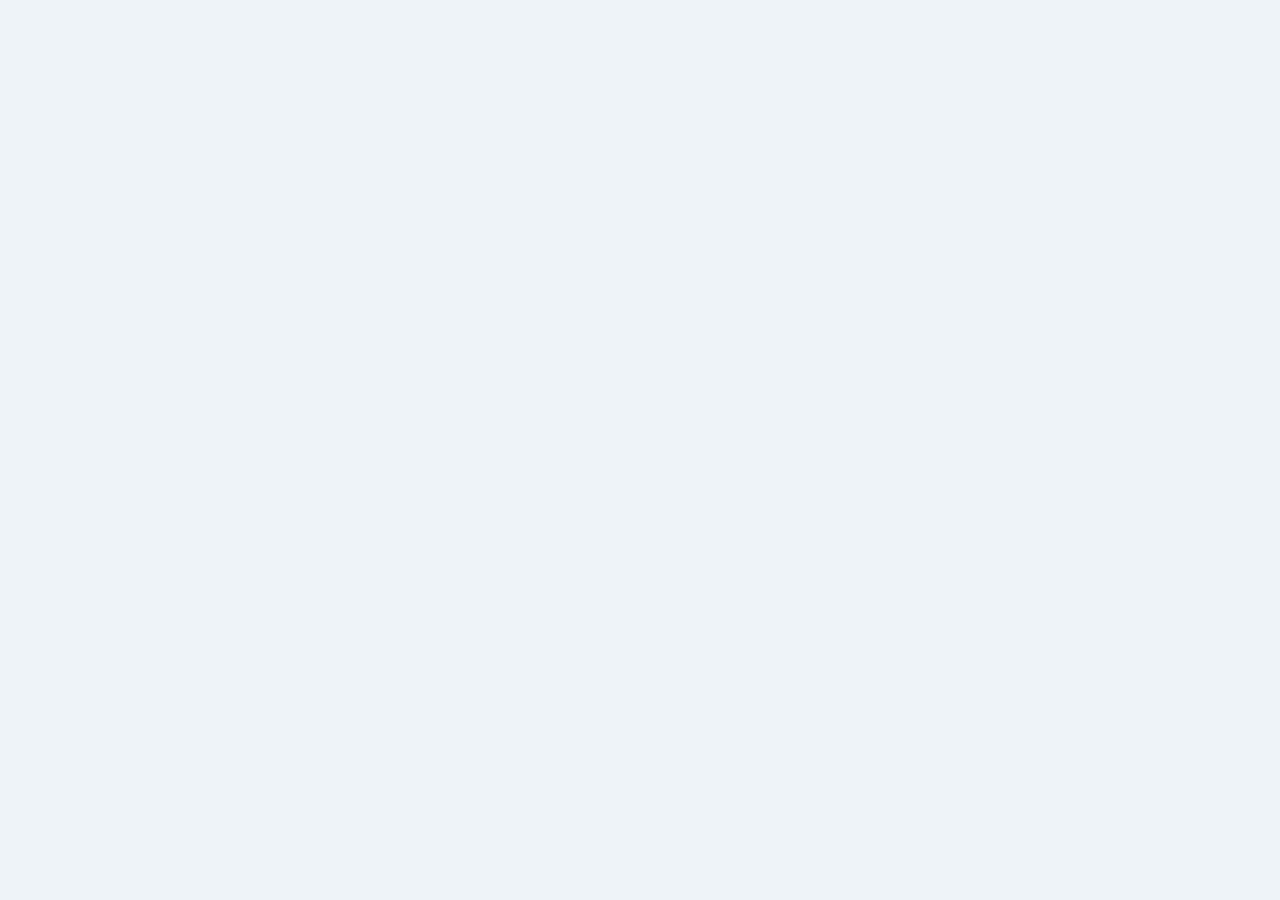
==== index.html @ 711e343e "Moved index.html into root directory, hence made changes of the path of styles.css file since they a" ====
<!DOCTYPE html>
<html lang="en">
<head>
<meta charset="utf-8">
<meta name="viewport" content="width=device-width, initial-scale=1, viewport-fit=cover">
<title>AZ-900 Practice Lab (Unofficial)</title>
<link rel="preconnect" href="https://fonts.googleapis.com">
<link href="https://fonts.googleapis.com/css2?family=Bricolage+Grotesque:wght@500;700;800&family=Literata:wght@400;600&display=swap" rel="stylesheet">
<link rel="stylesheet" href="az900-practice-lab/styles.css">
</head>
<body>
<canvas id="fx"></canvas>
<main id="app"></main>
<script src="questions.js"></script>
<script src="app.js"></script>
</body>
</html>
---- az900-practice-lab/styles.css ----
:root{--bg:#eef3f8;--surface:#fff;--ink:#14213d;--mute:#5a6785;--line:#d5deea;--accent:#2f5bff;--accent-ink:#fff;--ok:#0b8a5f;--okbg:#e2f6ee;--bad:#d1343b;--badbg:#fdeaea;--amber:#e8920c;
--head:"Bricolage Grotesque",system-ui,sans-serif;--body:"Literata",Georgia,serif;
box-sizing:border-box;padding-top:env(safe-area-inset-top,0px);padding-bottom:env(safe-area-inset-bottom,0px)}
@media (prefers-color-scheme:dark){:root:not([data-theme="light"]){--bg:#0f1729;--surface:#18233d;--ink:#e8eefc;--mute:#9aa8c7;--line:#2a3858;--accent:#7b97ff;--accent-ink:#0f1729;--ok:#4fd1a1;--okbg:#10382d;--bad:#ff7a80;--badbg:#3d1c20;--amber:#ffb84a}}
:root[data-theme="dark"]{--bg:#0f1729;--surface:#18233d;--ink:#e8eefc;--mute:#9aa8c7;--line:#2a3858;--accent:#7b97ff;--accent-ink:#0f1729;--ok:#4fd1a1;--okbg:#10382d;--bad:#ff7a80;--badbg:#3d1c20;--amber:#ffb84a}
*{box-sizing:border-box}html{scroll-padding-top:env(safe-area-inset-top,0px)}
body{margin:0;background:var(--bg);color:var(--ink);font:17px/1.6 var(--body);min-height:100vh}
main{max-width:720px;margin:0 auto;padding:28px 20px 60px}
h1,h2,h3,.h{font-family:var(--head);line-height:1.1;margin:0}
h1{font-size:clamp(2.2rem,7vw,3.4rem);font-weight:800;letter-spacing:-.02em}
.tag{display:inline-block;margin-top:14px;padding:4px 12px;border:1.5px dashed var(--amber);border-radius:99px;font:600 .8rem var(--head);color:var(--amber)}
.lead{color:var(--mute);max-width:56ch;margin:16px 0 28px}
button{font:inherit;cursor:pointer;color:inherit}
:focus-visible{outline:3px solid var(--accent);outline-offset:2px}
.primary{background:var(--accent);color:var(--accent-ink);border:0;border-radius:12px;padding:14px 22px;font:700 1rem var(--head)}
.primary:hover{filter:brightness(1.08)}.ghost{background:none;border:1.5px solid var(--line);border-radius:12px;padding:12px 18px;font:600 .95rem var(--head)}
.topics{display:grid;gap:12px;margin-top:26px}
.topic{display:grid;grid-template-columns:1fr auto;gap:4px 12px;text-align:left;background:var(--surface);border:1.5px solid var(--line);border-radius:14px;padding:16px 18px}
.topic:hover{border-color:var(--accent)}.topic b{font:700 1.1rem var(--head)}.topic small{color:var(--mute);grid-column:1}
.bar{grid-column:1/-1;height:8px;background:var(--line);border-radius:9px;overflow:hidden;margin-top:6px}
.bar i{display:block;height:100%;background:var(--ok);width:0;transition:width .8s cubic-bezier(.2,.8,.2,1)}
.badge{font:700 .85rem var(--head);color:var(--ok);align-self:center}
.top{display:flex;align-items:center;gap:14px;margin-bottom:22px}
.prog{flex:1;height:10px;background:var(--line);border-radius:9px;overflow:hidden}.prog i{display:block;height:100%;background:var(--accent);transition:width .4s}
.streak{font:800 1rem var(--head);color:var(--amber);min-width:84px;text-align:right;transition:transform .2s}.streak.pop{transform:scale(1.35)}
.qtopic{color:var(--mute);font:600 .9rem var(--head);margin-bottom:8px}
.q{font:700 clamp(1.3rem,4.5vw,1.7rem)/1.3 var(--head);margin-bottom:20px}
.opts{display:grid;gap:10px}
.opt{display:flex;gap:12px;text-align:left;background:var(--surface);border:1.5px solid var(--line);border-radius:12px;padding:14px 16px;transition:border-color .15s,transform .15s}
.opt:not(:disabled):hover{border-color:var(--accent);transform:translateX(3px)}
.opt kbd{font:700 .85rem var(--head);width:26px;height:26px;border-radius:8px;background:var(--bg);display:grid;place-items:center;flex:none;color:var(--mute)}
.opt.ok{border-color:var(--ok);background:var(--okbg)}.opt.bad{border-color:var(--bad);background:var(--badbg);animation:shake .35s}
.opt:disabled{cursor:default;color:inherit}
@keyframes shake{25%{transform:translateX(-7px)}75%{transform:translateX(7px)}}
.fb{margin-top:18px;padding:16px 18px;border-radius:12px;border-left:5px solid;animation:rise .35s}
.fb.ok{background:var(--okbg);border-color:var(--ok)}.fb.bad{background:var(--badbg);border-color:var(--bad)}
.fb h3{font-size:1.15rem;margin-bottom:6px}.fb p{margin:6px 0}
@keyframes rise{from{opacity:0;transform:translateY(8px)}}
.next{margin-top:18px}
.ring{width:170px;height:170px;position:relative;margin:10px 0 18px}
.ring svg{transform:rotate(-90deg)}.ring circle{fill:none;stroke-width:12;stroke-linecap:round}
.ring .n{position:absolute;inset:0;display:grid;place-items:center;font:800 2.6rem var(--head)}
.row{display:flex;gap:10px;flex-wrap:wrap;margin-top:18px}
.bd{display:grid;gap:8px;margin-top:14px}.bd div{display:flex;justify-content:space-between;border-bottom:1px solid var(--line);padding:6px 0}
canvas{position:fixed;inset:0;pointer-events:none;z-index:9}
footer{margin-top:40px;color:var(--mute);font-size:.82rem}
@media (prefers-reduced-motion:reduce){*{animation:none!important;transition:none!important}}
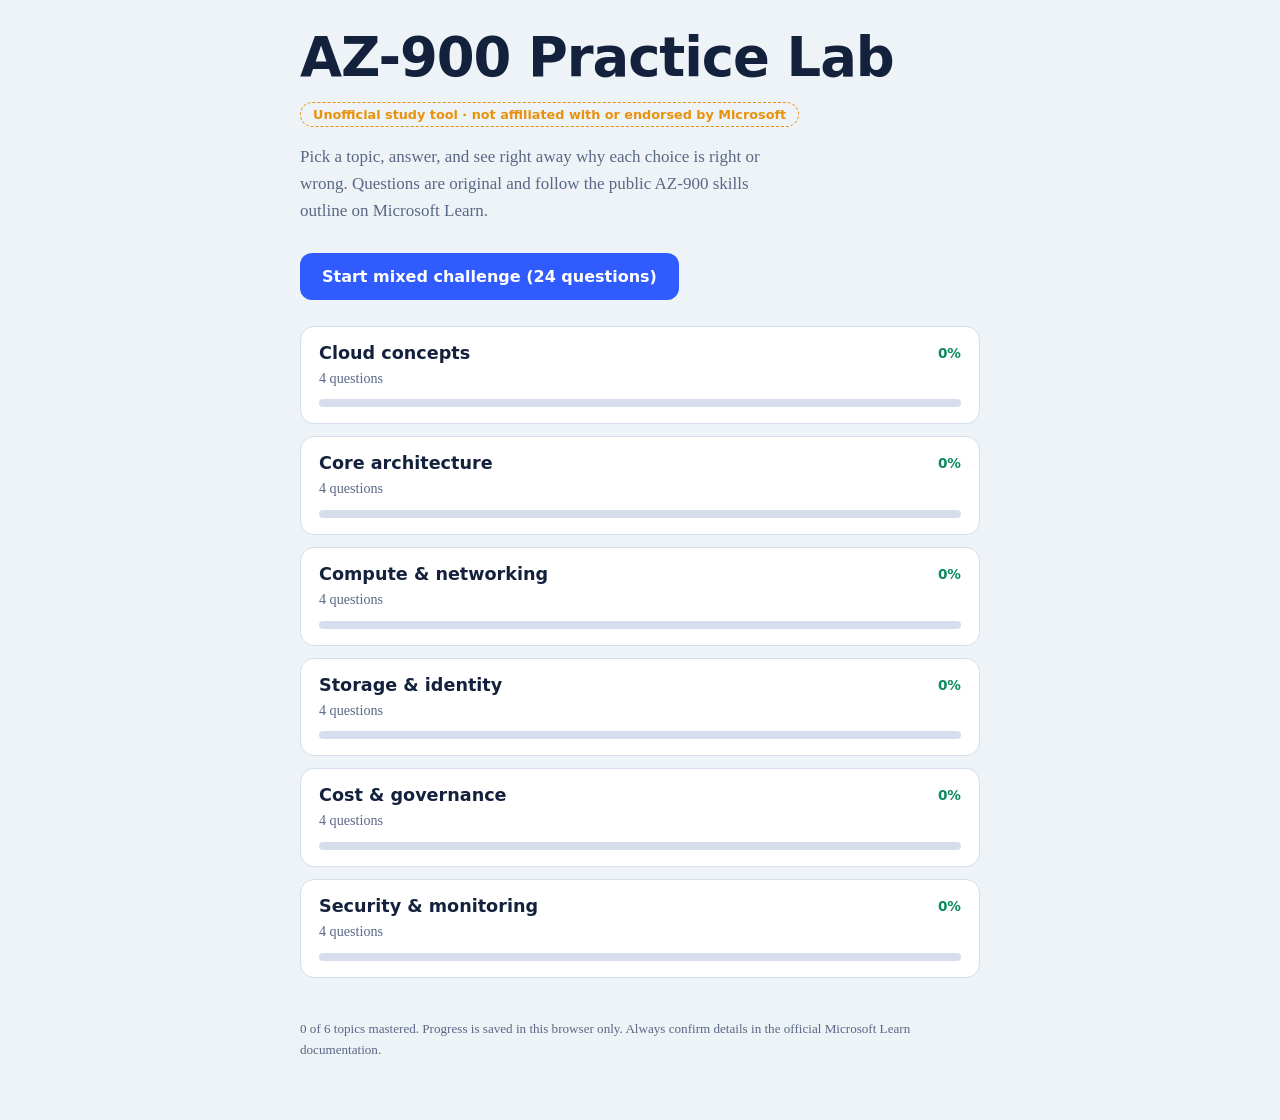
==== commit 92b82ea6: "Moved index.html into root directory, hence made changes of the path of styles.css,questions.js and " ====
--- a/index.html
+++ b/index.html
@@ -11,7 +11,7 @@
 <body>
 <canvas id="fx"></canvas>
 <main id="app"></main>
-<script src="questions.js"></script>
-<script src="app.js"></script>
+<script src="az900-practice-lab/questions.js"></script>
+<script src="az900-practice-lab/app.js"></script>
 </body>
 </html>
